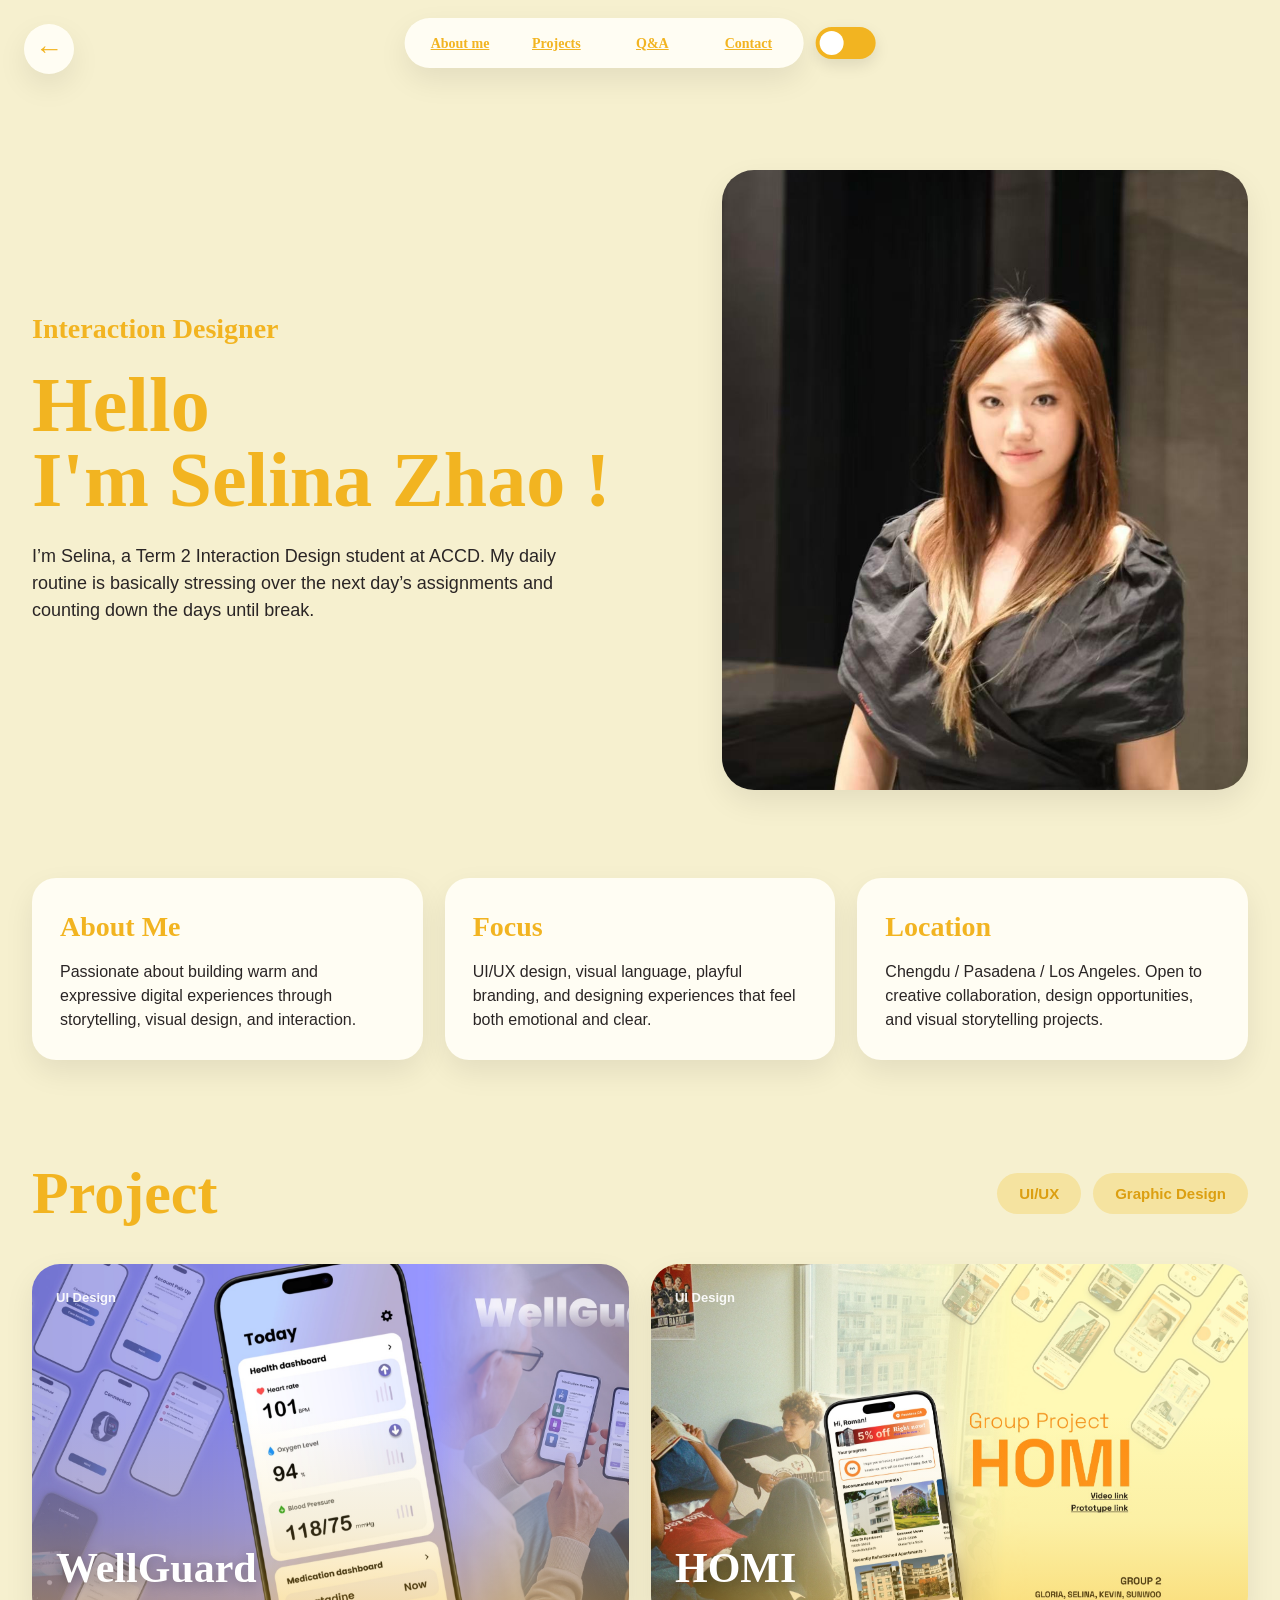
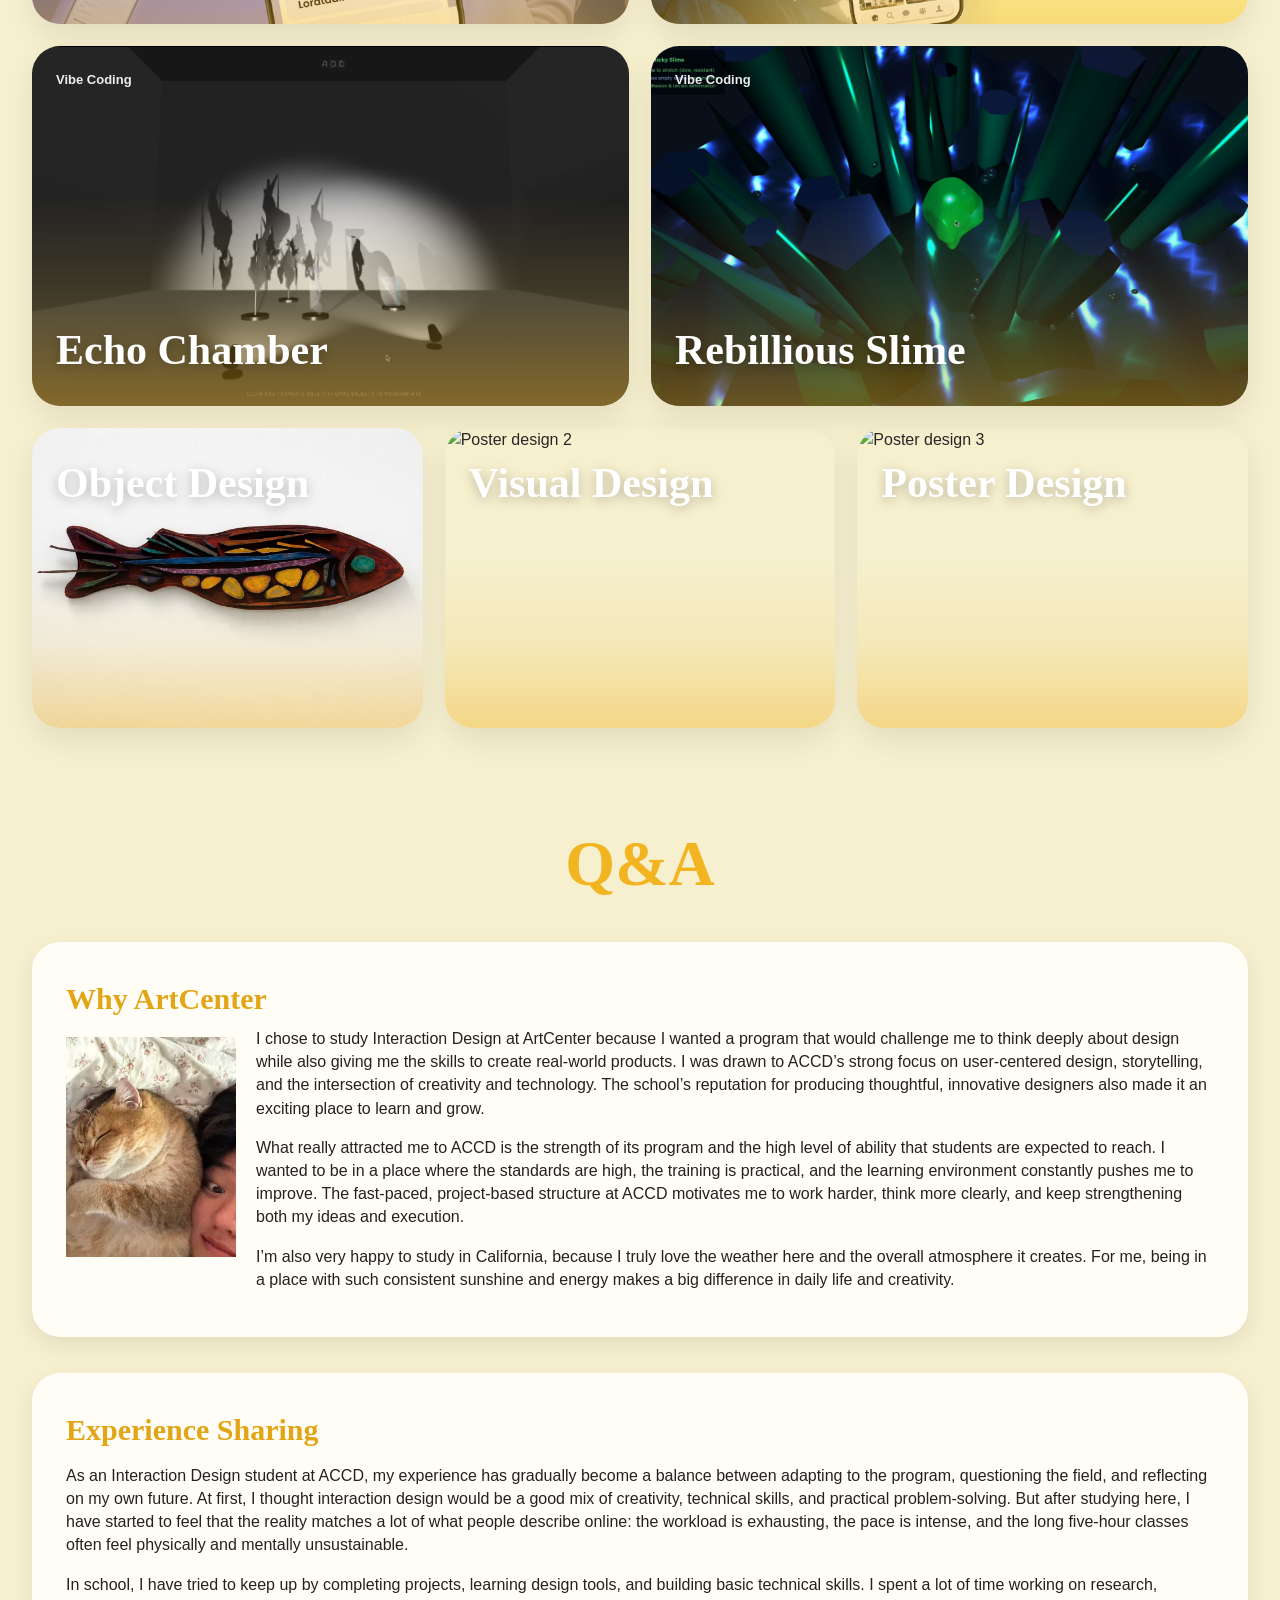
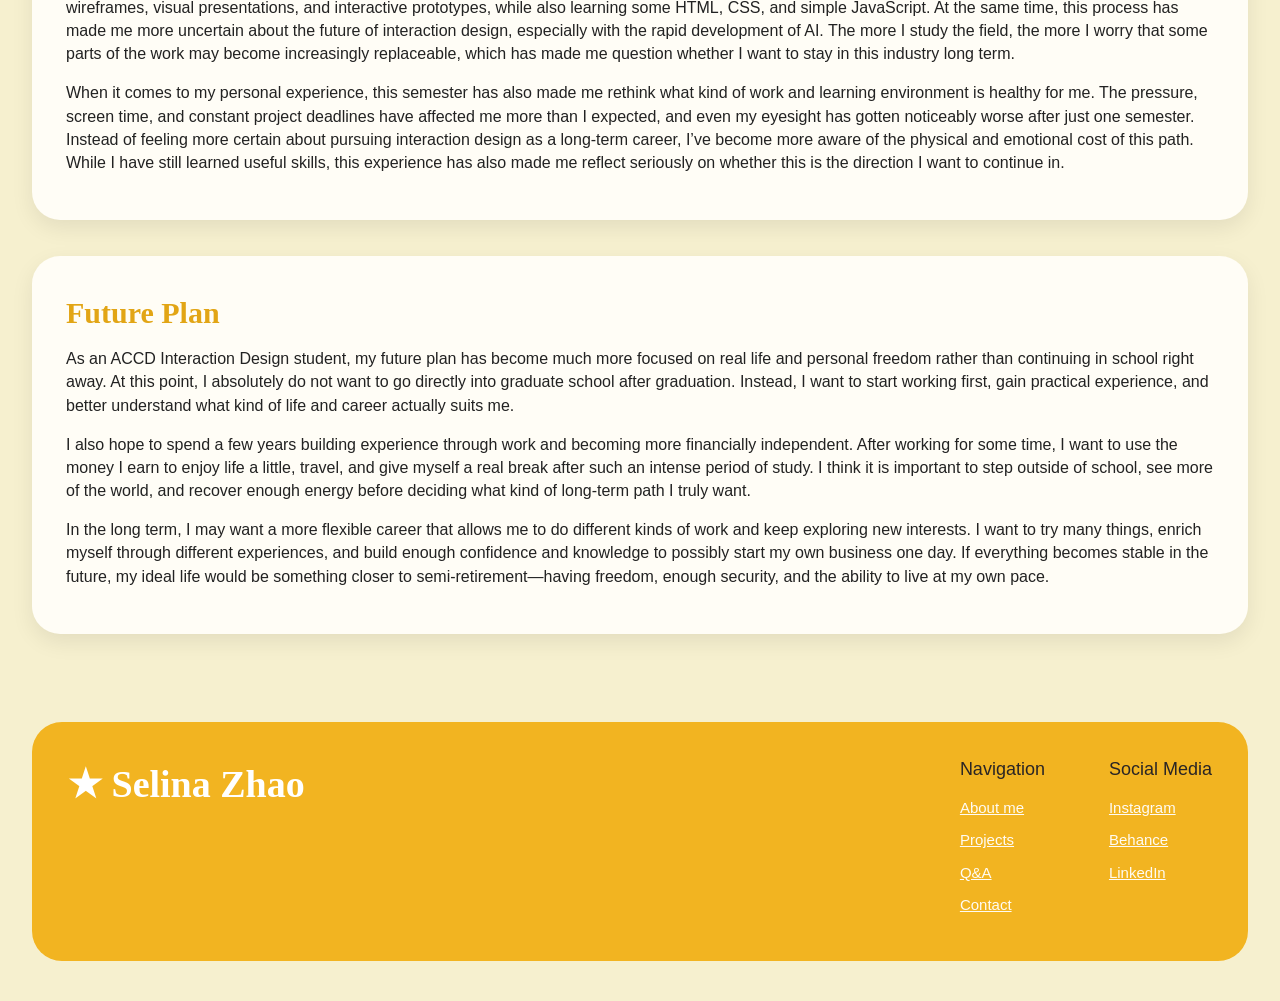
==== selina.html @ ead269ce "add new html and css files" ====
<!DOCTYPE html>
<html lang="en">

<link rel="stylesheet" href="reset.css" />
<link rel="stylesheet" href="style.css" />
<head>
  <meta charset="UTF-8" />
  <meta name="viewport" content="width=device-width, initial-scale=1.0" />
  <title>Selina Zhao Portfolio</title>
  <link rel="stylesheet" href="reset.css" />
  <link rel="stylesheet" href="selina-style.css" />
</head>
<body>
  <div class="site-wrapper">
<a href="index.html" class="back-home" aria-label="Back to character select" style="position: fixed; top: 24px; left: 24px; z-index: 10000;">←</a>
    <header class="header">
      <button class="menu-toggle" id="menuToggle" aria-label="Open menu"
        onclick="document.getElementById('siteNav').classList.toggle('open'); this.classList.toggle('active');">
        <span></span>
        <span></span>
      </button>
      

      <nav class="nav" id="siteNav">
        <a href="#about" class="nav-link">About me</a>
        <a href="#projects" class="nav-link">Projects</a>
        <a href="#qa" class="nav-link">Q&amp;A</a>
        <a href="#footer" class="nav-link">Contact</a>
      </nav>

      <label class="theme-toggle" for="themeCheckbox" aria-label="Toggle dark mode">
        <input type="checkbox" id="themeCheckbox" />
        <span class="theme-slider"></span>
      </label>
    </header>

    <main>
      <section class="hero section" id="about">
        <div class="hero-left">
          <p class="hero-tag serif-title">Interaction Designer</p>
          <h1 class="hero-title serif-title">Hello<br />I'm Selina Zhao !</h1>
          <p class="hero-intro">
            I’m Selina, a Term 2 Interaction Design student at ACCD. 
            My daily routine is basically stressing over the next day’s assignments 
            and counting down the days until break.
          </p>
        </div>

        <div class="hero-right">
          <div class="hero-photo-card js-slideshow">
            <img class="hero-img active" src="selina1.jpg" alt="Selina photo 1" />
            <img class="hero-img" src="selina2.jpg" alt="Selina photo 2" />
            <img class="hero-img" src="selina3.jpg" alt="Selina photo 3" />
          </div>
        </div>
      </section>

      <section class="section about-strip">
        <div class="info-card">
          <h3 class="serif-title">About Me</h3>
          <p>
            Passionate about building warm and expressive digital experiences
            through storytelling, visual design, and interaction.
          </p>
        </div>

        <div class="info-card">
          <h3 class="serif-title">Focus</h3>
          <p>
            UI/UX design, visual language, playful branding, and designing
            experiences that feel both emotional and clear.
          </p>
        </div>

        <div class="info-card">
          <h3 class="serif-title">Location</h3>
          <p>
            Chengdu / Pasadena / Los Angeles. Open to creative collaboration,
            design opportunities, and visual storytelling projects.
          </p>
        </div>
      </section>

      <section class="section projects-section" id="projects">
        <div class="section-head">
          <h2 class="section-title serif-title">Project</h2>

          <div class="filter-group">
            <button class="filter-btn">UI/UX</button>
            <button class="filter-btn">Graphic Design</button>
          </div>
        </div>

        <div class="projects-grid">
          <article class="project-card large-card">
            <img src="project1.jpg" alt="WellGuard project" />

            <div class="project-overlay">
              <span class="project-label">UI Design</span>
              <h3 class="project-name serif-title">WellGuard</h3>
            </div>

            <div class="project-hover-content">
              <span class="project-label">UI Design</span>
              <h3 class="project-name serif-title">WellGuard</h3>
              <p class="project-description">
                The app combines health monitoring, medication reminders,
                 and emergency alerts to support daily care and emergencies.
                <br /><br />
                It turns wearable data into clear alerts, 
                so caregivers are notified only when necessary.
                 The system focuses on timely support, helping care receivers stay safe and independent.
              </p>
            </div>
          </article>

          <article class="project-card large-card">
            <img src="Project2.jpg" alt="Friends Battle project" />

            <div class="project-overlay">
              <span class="project-label">UI Design</span>
              <h3 class="project-name serif-title">HOMI</h3>
            </div>

            <div class="project-hover-content">
              <span class="project-label">UI Design</span>
              <h3 class="project-name serif-title">HOMI</h3>
              <h4 class="project-subtitle">Chinese hand writing</h4>
              <p class="project-description">
                Oratouch is an interactive Chinese learning app that helps users
                learn vocabulary and practice handwriting in a fun way. It combines
                translation, visualized character meanings, and a personalized word
                bank to support language learning.
              </p>
            </div>
          </article>

<article class="project-card large-card">
  <img src="Project4.png" alt="Project 3" />

  <div class="project-overlay">
    <span class="project-label">Vibe Coding</span>
    <h3 class="project-name serif-title">Echo Chamber</h3>
  </div>

  <div class="project-hover-content">
    <span class="project-label">Vibe Coding</span>
    <h3 class="project-name serif-title">Echo Chamber</h3>
    <p class="project-description">
      Echo Chamber is a mobile app designed to help users break out of their
      social media bubbles and explore diverse perspectives. The app uses
      algorithms to curate content from a wide range of sources, encouraging
      users to engage with different viewpoints and fostering more open-minded
      discussions.
    </p>
  </div>
</article>

<article class="project-card large-card">
  <img src="project5.png" alt="Project 4" />

  <div class="project-overlay">
    <span class="project-label">Vibe Coding</span>
    <h3 class="project-name serif-title">Rebillious Slime</h3>
  </div>

  <div class="project-hover-content">
    <span class="project-label">Vibe Coding</span>
    <h3 class="project-name serif-title">Rebillious Slime</h3>
    <p class="project-description">
      This project is an experimental interactive character built through vibe coding. 
      I designed a rebellious slime that resists the user’s control: when dragged in one direction,
     it moves the opposite way, making the interaction intentionally difficult. Through this behavior, 
     the project explores personality, resistance, and a playful form of “intelligence” in digital creatures.
    </p>
  </div>
</article>

          <article class="project-card small-card">
            <img src="Project14.jpg" alt="Poster design 1" />
            <div class="project-overlay">
              <h3 class="project-name serif-title">Object Design</h3>
            </div>
          </article>

          <article class="project-card small-card">
            <img src="Project15.jpg" alt="Poster design 2" />
            <div class="project-overlay">
              <h3 class="project-name serif-title">Visual Design</h3>
          </article>

          <article class="project-card small-card">
            <img src="Project21.jpg" alt="Poster design 3" />
            <div class="project-overlay">
              <h3 class="project-name serif-title">Poster Design</h3>
          </article>
        </div>
      </section>

      <section class="section qa-content-section" id="qa">
        <div class="qa-content-head">
          <h2 class="qa-content-main-title serif-title">Q&amp;A</h2>
        </div>

        <div class="qa-content-stack">
          <article class="qa-box">
            <h3 class="qa-box-title serif-title">Why ArtCenter</h3>

            <div class="qa-box-layout">
              <div class="qa-box-image-wrap">
                <img src="selina-about.png" alt="Why ArtCenter photo" class="qa-box-image" />
              </div>

              <div class="qa-box-text">
                <p>
                  I chose to study Interaction Design at ArtCenter because I wanted a
                  program that would challenge me to think deeply about design while
                  also giving me the skills to create real-world products. I was
                  drawn to ACCD’s strong focus on user-centered design, storytelling,
                  and the intersection of creativity and technology. The school’s
                  reputation for producing thoughtful, innovative designers also made
                  it an exciting place to learn and grow.
                </p>

                <p>
                  What really attracted me to ACCD is the strength of its program and the high level of ability that students are expected to reach. 
                  I wanted to be in a place where the standards are high, the training is practical, 
                  and the learning environment constantly pushes me to improve. The fast-paced,
                   project-based structure at ACCD motivates me to work harder, think more clearly, 
                   and keep strengthening both my ideas and execution.
                </p>

                <p>
                  I’m also very happy to study in California, because I truly love the weather here and the overall atmosphere it creates. 
                  For me, being in a place with such consistent sunshine and energy makes a big difference in daily life and creativity. 
                </p>
              </div>
            </div>
          </article>

          <article class="qa-box">
            <h3 class="qa-box-title serif-title">Experience Sharing</h3>

            <div class="qa-box-text qa-box-text-full">
              <p>
                As an Interaction Design student at ACCD, my experience has gradually become a balance between adapting to the program, 
                questioning the field, and reflecting on my own future. At first, I thought interaction design would be a good mix of creativity, 
                technical skills, and practical problem-solving. But after studying here, I have started to feel that the reality matches a lot of what people describe online: the workload is exhausting, 
                the pace is intense, and the long five-hour classes often feel physically and mentally unsustainable.
              </p>

              <p>
                In school, I have tried to keep up by completing projects, learning design tools, and building basic technical skills. I spent a lot of time working on research, wireframes, visual presentations, and interactive prototypes, 
                while also learning some HTML, CSS, and simple JavaScript. At the same time, this process has made me more uncertain about the future of interaction design, especially with the rapid development of AI. The more I study the field,
                 the more I worry that some parts of the work may become increasingly replaceable, which has made me question whether I want to stay in this industry long term.
              </p>

              <p>
                When it comes to my personal experience, this semester has also made me rethink what kind of work and learning environment is healthy for me. The pressure, screen time, and constant project deadlines have affected me more than I expected, 
                and even my eyesight has gotten noticeably worse after just one semester. Instead of feeling more certain about pursuing interaction design as a long-term career, I’ve become more aware of the physical and emotional cost of this path. While I have still learned useful skills,
                 this experience has also made me reflect seriously on whether this is the direction I want to continue in.
              </p>
            </div>
          </article>

          <article class="qa-box">
            <h3 class="qa-box-title serif-title">Future Plan</h3>

            <div class="qa-box-text qa-box-text-full">
              <p>
                As an ACCD Interaction Design student, my future plan has become much more focused on real life and personal freedom rather than continuing in school right away. At this point, I absolutely do not want to go directly into graduate school after graduation. Instead, I want to start working first, gain practical experience, 
                and better understand what kind of life and career actually suits me.
              </p>

              <p>
                I also hope to spend a few years building experience through work and becoming more financially independent. After working for some time, I want to use the money I earn to enjoy life a little, travel, and give myself a real break after such an intense period of study. I think it is important to step outside of school, see more of the world, and recover enough energy before deciding what kind of long-term path I truly want.
              </p>

              <p>
                In the long term, I may want a more flexible career that allows me to do different kinds of work and keep exploring new interests. I want to try many things, enrich myself through different experiences, and build enough confidence and knowledge to possibly start my own business one day. If everything becomes stable in the future, my ideal life would be something closer to semi-retirement—having freedom, enough security, and the ability to live at my own pace.
              </p>
            </div>
          </article>
        </div>
      </section>
    </main>

    <footer class="footer" id="footer">
      <div class="footer-brand serif-title">★ Selina Zhao</div>

      <div class="footer-links">
        <div class="footer-col">
          <h4>Navigation</h4>
          <a href="#about">About me</a>
          <a href="#projects">Projects</a>
          <a href="#qa">Q&amp;A</a>
          <a href="#footer">Contact</a>
        </div>

        <div class="footer-col">
          <h4>Social Media</h4>
          <a href="#">Instagram</a>
          <a href="#">Behance</a>
          <a href="#">LinkedIn</a>
        </div>
      </div>
    </footer>
  </div>

  <script src="script.js"></script>
</body>
</html>
---- style.css ----
:root {
  --bg: #f9f0f1;
  --surface: #fff7f7;
  --primary: #f47e87;
  --primary-dark: #eb6d77;
  --soft-pink: #f6cfd3;
  --soft-pink-2: #f3dfe1;
  --text: #2a2525;
  --white: #ffffff;
  --shadow: 0 12px 30px rgba(0, 0, 0, 0.08);
  --border-radius: 24px;
  --max-width: 1280px;
}

body:has(#themeCheckbox:checked) {
  --bg: #1b1819;
  --surface: #272122;
  --primary: #f1b8c8;
  --primary-dark: #d98fa0;
  --soft-pink: #4b373a;
  --soft-pink-2: #3b2d2f;
  --text: #f8eeee;
  --white: #ffffff;
  --shadow: 0 12px 30px rgba(0, 0, 0, 0.25);
}

body {
  font-family: Arial, Helvetica, sans-serif;
  background: var(--bg);
  color: var(--text);
  line-height: 1.5;
  transition: background 0.35s ease, color 0.35s ease;
}

.back-home {
  width: 50px;
  height: 50px;
  border-radius: 999px;
  background: var(--surface);
  color: var(--primary);
  display: inline-flex;
  align-items: center;
  justify-content: center;
  font-size: 28px;
  font-weight: 700;
  text-decoration: none;
  box-shadow: var(--shadow);
  transition: transform 0.25s ease, background 0.25s ease, color 0.25s ease;
}

.back-home:hover {
  transform: translateY(-2px);
  background: var(--primary);
  color: var(--white);
}

.nav {
  background: var(--surface);
  border-radius: 999px;
  padding: 6px 10px;
  display: inline-flex;
  align-items: center;
  justify-content: center;
  gap: 6px;
  height: 50px;
  box-shadow: var(--shadow);
}

.theme-toggle {
  position: relative;
  width: 60px;
  height: 32px;
  display: inline-block;
  flex-shrink: 0;
  cursor: pointer;
  align-self: center;
}

.theme-toggle input {
  position: absolute;
  opacity: 0;
  pointer-events: none;
}

.theme-slider {
  position: absolute;
  inset: 0;
  background: var(--primary);
  border-radius: 999px;
  box-shadow: 0 6px 16px rgba(0, 0, 0, 0.1);
  transition: background 0.25s ease;
}

.theme-slider::before {
  content: "";
  position: absolute;
  width: 24px;
  height: 24px;
  left: 4px;
  top: 4px;
  border-radius: 50%;
  background: #ffffff;
  transition: transform 0.25s ease;
}

.theme-toggle input:checked + .theme-slider::before {
  transform: translateX(28px);
}

.nav-link,
.section-title,
.serif-title,
.hero-tag,
.hero-title {
  color: var(--primary);
}

.hero-intro,
.info-card p,
.project-description,
.footer a,
.footer h4 {
  color: var(--text);
}


img {
  width: 100%;
  height: 100%;
  object-fit: cover;
}

.site-wrapper {
  max-width: var(--max-width);
  margin: 0 auto;
  padding: 170px 32px 40px;
}

.section {
  margin-bottom: 88px;
}

.serif-title {
  font-family: Georgia, "Times New Roman", serif;
  color: var(--primary);
  font-weight: 700;
}


.header {
  position: fixed;
  top: 18px;
  left: 50%;
  transform: translateX(-50%);
  width: auto;
  z-index: 9999;
  display: flex;
  justify-content: center;
  gap: 12px;
}

.logo {
  font-size: 34px;
  white-space: nowrap;
}


.nav-link {
  display: inline-flex;
  align-items: center;
  justify-content: center;
  min-width: 90px;
  height: 38px;
  padding: 0 16px;
  border-radius: 999px;
  color: var(--primary);
  font-size: 14px;
  font-weight: 700;
  font-family: Georgia, "Times New Roman", serif;
  transition: 0.25s;
}


.nav-link {
  display: inline-flex;
  align-items: center;
  justify-content: center;
  min-width: 90px;
  height: 38px;
  padding: 0 16px;
  border-radius: 999px;
  color: var(--primary);
  font-size: 14px;
  font-weight: 700;
  font-family: Georgia, "Times New Roman", serif;
  transition: 0.25s;
}

.nav-link:hover {
  background: var(--primary);
  color: var(--white);
}

.nav-link.active {
  background: var(--primary);
  color: var(--white);
}

.hero {
  display: grid;
  grid-template-columns: 1.1fr 0.9fr;
  gap: 48px;
  align-items: center;
}

.hero-tag {
  font-size: 28px;
  margin-bottom: 18px;
}

.hero-title {
  font-size: 78px;
  line-height: 0.95;
  margin-bottom: 26px;
}

.hero-photo-card {
  position: relative;
  overflow: hidden;
}

.hero-img {
  position: absolute;
  inset: 0;
  width: 100%;
  height: 100%;
  object-fit: cover;

  opacity: 0;
  transition: opacity 0.8s ease;
}

.hero-img.active {
  opacity: 1;
}

.hero-intro {
  max-width: 560px;
  font-size: 18px;
  margin-bottom: 28px;
}

.btn,
.show-more-btn,
button {
  background: var(--primary);
  color: var(--white);
  border: none;
  transition: background 0.3s ease, color 0.3s ease, transform 0.2s ease;
}
.btn:hover,
.show-more-btn:hover,
button:hover {
  background: var(--primary-dark);
}

.hero-photo-card {
  position: relative;  
  height: 620px;
  overflow: hidden;
  border-radius: 32px;
}

.hero-img {
  position: absolute;   
  top: 0;
  left: 0;
  width: 100%;
  height: 100%;
  object-fit: cover;

  opacity: 0;
  transition: opacity 0.8s ease;
}

.hero-img.active {
  opacity: 1;
}

.primary-btn {
  background: var(--soft-pink);
  color: var(--primary-dark);
  padding: 16px 34px;
  border-radius: 999px;
  font-size: 16px;
  font-weight: 700;
  transition: 0.25s;

   border: none;
}

.primary-btn:hover {
  transform: translateY(-2px);
}

.hero-photo-card {
  height: 620px;
  border-radius: 32px;
  overflow: hidden;
  box-shadow: var(--shadow);
}


.about-strip {
  display: grid;
  grid-template-columns: repeat(3, 1fr);
  gap: 22px;
}

.info-card {
  background: var(--surface);
  border-radius: var(--border-radius);
  padding: 28px;
  box-shadow: var(--shadow);
  transition: all 0.3s ease;
}

.info-card:hover {
  transform: translateY(-8px);
  box-shadow: 0 16px 40px rgba(0, 0, 0, 0.12);
}

.info-card h3 {
  font-size: 28px;
  margin-bottom: 12px;
}

.info-card p {
  font-size: 16px;
}


.section-head {
  display: flex;
  justify-content: space-between;
  align-items: center;
  gap: 24px;
  margin-bottom: 26px;
}

.section-title {
  font-size: 60px;
}

.filter-group {
  display: flex;
  gap: 12px;
  flex-wrap: wrap;
}

.filter-btn {
  background: var(--soft-pink-2);
  color: var(--primary-dark);
  padding: 12px 22px;
  border-radius: 999px;
  font-size: 15px;
  font-weight: 700;
  border: none;
}

.filter-btn.active,
.filter-btn:hover {
  background: var(--primary);
  color: var(--white);
}


.projects-grid {
  display: grid;
  grid-template-columns: repeat(12, 1fr);
  gap: 22px;
}

.project-card {
  position: relative;
  overflow: hidden;
  border-radius: 28px;
  box-shadow: var(--shadow);

}


.project-card::after {
  content: "";
  position: absolute;
  inset: 0;
  z-index: 1;
  background: linear-gradient(
    to top,
    rgba(237, 181, 188, 0.572) 0%,
    rgba(219, 165, 171, 0.241) 28%,
    rgba(255, 210, 215, 0) 58%
  );
  pointer-events: none;
}

.qa-card::after {
  content: "";
  position: absolute;
  inset: 0;
  z-index: 1;
  background: linear-gradient(
    to top,
    rgba(0, 0, 0, 0.34),
    rgba(0, 0, 0, 0.05)
  );
  pointer-events: none;
}

.large-card {
  grid-column: span 6;
  height: 360px;
}

.small-card {
  grid-column: span 4;
  height: 300px;
}

.project-overlay {
  position: absolute;
  inset: 0;
  z-index: 2;
  padding: 24px;
  display: flex;
  flex-direction: column;
  justify-content: space-between;
}

.project-label {
  font-size: 13px;
  color: rgba(255, 255, 255, 0.92);
  font-weight: 700;
}

.project-name {
  font-size: 42px;
  color: var(--white);
  text-shadow: 0 3px 12px rgba(0, 0, 0, 0.25);
}

.poster-caption {
  margin-top: 18px;
  font-size: 34px;
  text-align: left;
}


.qa-grid {
  display: grid;
  grid-template-columns: repeat(3, 1fr);
  gap: 22px;
}

.qa-card {
  position: relative;
  height: 360px;
  overflow: hidden;
  border-radius: 28px;
  box-shadow: var(--shadow);
}

.project-card {
  position: relative;
  overflow: hidden;
}

.project-hover-content {
  position: absolute;
  inset: 0;
  z-index: 3;
  padding: 28px 34px;
  display: flex;
  flex-direction: column;
  justify-content: flex-start;
  color: white;

  background: linear-gradient(
    to top,
    rgba(235, 170, 175, 0.62) 0%,
    rgba(80, 70, 70, 0.45) 45%,
    rgba(35, 35, 35, 0.38) 100%
  );

  opacity: 0;
  transition: opacity 0.35s ease;
  pointer-events: none;
}

.project-card:hover .project-hover-content {
  opacity: 1;
}

.project-card:hover .project-overlay {
  opacity: 0;
  transition: opacity 0.25s ease;
}

.project-hover-content .project-label {
  font-size: 14px;
  color: rgba(255, 255, 255, 0.82);
  margin-bottom: 10px;
}

.project-hover-content .project-name {
  font-size: 34px;
  color: white;
  margin-bottom: 8px;
}

.project-subtitle {
  font-size: 18px;
  font-weight: 700;
  color: white;
  margin-bottom: 18px;
}

.project-description {
  max-width: 88%;
  font-size: 16px;
  line-height: 1.35;
  color: rgba(255, 255, 255, 0.95);
}

.qa-overlay {
  position: absolute;
  inset: 0;
  z-index: 2;
  padding: 22px;
  display: flex;
  flex-direction: column;
  justify-content: space-between;
  color: var(--white);
}

.qa-top {
  display: flex;
  justify-content: space-between;
  align-items: center;
}

.qa-pill {
  background: rgba(255, 255, 255, 0.88);
  color: #333;
  font-size: 12px;
  padding: 7px 12px;
  border-radius: 999px;
  font-weight: 700;
}

.qa-arrow {
  width: 32px;
  height: 32px;
  border-radius: 50%;
  background: rgba(255, 255, 255, 0.9);
  color: #333;
  display: flex;
  align-items: center;
  justify-content: center;
  font-size: 18px;
  font-weight: 700;
}

.qa-link-card {
  display: block;
}
.qa-title {
  font-size: 42px;
  line-height: 0.98;
  color: var(--white);
}


.footer {
  background: var(--primary);
  color: var(--white);
  border-radius: 30px;
  padding: 34px 36px;
  display: flex;
  justify-content: space-between;
  align-items: flex-start;
  gap: 32px;
}

.footer-brand {
  font-size: 38px;
  color: var(--white);
}

.footer-links {
  display: flex;
  gap: 64px;
}

.footer-col h4 {
  font-size: 18px;
  margin-bottom: 14px;
}

.footer-col a {
  display: block;
  margin-bottom: 10px;
  font-size: 15px;
  color: rgba(255, 255, 255, 0.95);
}


@media (max-width: 1100px) {
  .hero {
    grid-template-columns: 1fr;
  }

  .hero-photo-card {
    height: 500px;
  }

  .about-strip {
    grid-template-columns: 1fr;
  }

  .section-head {
    flex-direction: column;
    align-items: flex-start;
  }

  .large-card {
    grid-column: span 12;
  }

  .small-card {
    grid-column: span 4;
  }

  .qa-grid {
    grid-template-columns: 1fr;
  }

  .footer {
    flex-direction: column;
  }
}

@media (max-width: 760px) {
  .header {
    position: relative !important;
    display: block !important;
    margin-bottom: 20px !important;
  }

  #menuToggle {
    display: block !important;
    position: absolute !important;
    top: 6px !important;
    right: 0 !important;
    z-index: 100000 !important;
  }

  #siteNav {
    display: none !important;
  }

  #siteNav.open {
  display: flex !important;
  position: relative !important;
  top: auto !important;
  left: auto !important;
  right: auto !important;
  width: 100% !important;
  flex-direction: column !important;
  gap: 10px !important;
  padding-top: 16px !important;
  background: transparent !important;
  box-shadow: none !important;
  z-index: auto !important;
}

  #siteNav.open .nav-link {
    display: block !important;
    width: 100% !important;
    text-align: center !important;
    font-size: 18px !important;
    line-height: 1.2 !important;
    padding: 14px 16px !important;
    border-radius: 999px !important;
    background: var(--soft-pink) !important;
    color: var(--primary) !important;
  }

  .theme-toggle {
    position: relative !important;
    display: block !important;
    margin: 14px 0 0 auto !important;
    right: auto !important;
    top: auto !important;
    z-index: auto !important;
  }
}



 body:has(#themeCheckbox:checked) {
  background: var(--bg);
  color: var(--text);
}

body:has(#themeCheckbox:checked) {
  background: var(--surface);
  box-shadow: var(--shadow);
}

 body:has(#themeCheckbox:checked) .info-card {
  background: var(--surface);
  color: var(--text);
}

 body:has(#themeCheckbox:checked) .footer {
  background: var(--primary);
  color: var(--white);
}

body:has(#themeCheckbox:checked) .nav-link,
body:has(#themeCheckbox:checked) .section-title,
body:has(#themeCheckbox:checked) .serif-title,
body:has(#themeCheckbox:checked) .hero-tag,
body:has(#themeCheckbox:checked) .hero-title {
  color: var(--primary);
}
body:has(#themeCheckbox:checked) .hero-intro,
body:has(#themeCheckbox:checked) .info-card p,
body:has(#themeCheckbox:checked) .project-description,
body:has(#themeCheckbox:checked) .footer a,
body:has(#themeCheckbox:checked) .footer h4 {
  color: var(--text);
}

body:has(#themeCheckbox:checked) .project-card {
  box-shadow: var(--shadow);
}

body:has(#themeCheckbox:checked)  .qa-card {
  box-shadow: var(--shadow);
}

body:has(#themeCheckbox:checked)  .hero-photo-card {
  box-shadow: var(--shadow);
}
.menu-toggle {
  display: none;
  width: 44px;
  height: 44px;
  border: none;
  background: transparent;
  cursor: pointer;
  padding: 0;
  z-index: 1002;
}

.menu-toggle span {
  display: block;
  width: 28px;
  height: 3px;
  margin: 5px auto;
  border-radius: 999px;
  background: var(--primary);
  transition: transform 0.3s ease, opacity 0.3s ease;
}

.menu-toggle.active span:nth-child(1) {
  transform: translateY(8px) rotate(45deg);
}

.menu-toggle.active span:nth-child(2) {
  opacity: 0;
}

.menu-toggle.active span:nth-child(3) {
  transform: translateY(-8px) rotate(-45deg);
}

@media (max-width: 760px) {
  .header {
    position: relative;
    display: flex;
    align-items: flex-start;
    justify-content: space-between;
    gap: 12px;
  }

  .menu-toggle {
    display: block;
    order: 2;
    position: absolute;
    top: 0px;
    right: 0;
  }

  .nav {
    display: none;
    width: 100%;
    flex-direction: column;
    gap: 12px;
    background: transparent;
    box-shadow: none;
    padding: 56px 0 0;
  }

  .nav.open {
    display: flex;
  }

  .nav-link {
    width: 100%;
    display: block;
    text-align: center;
    background: var(--soft-pink);
    color: var(--primary);
    font-family: Georgia, "Times New Roman", serif;
    font-size: 24px;
    font-weight: 700;
    padding: 18px 20px;
    border-radius: 999px;
  }

  .nav-link.active,
  .nav-link:hover {
    background: var(--primary);
    color: var(--white);
  }

  .theme-toggle {
    position: absolute;
    right: 18px;
    top: 320px;
    z-index: 1001;
  }
}

@media (min-width: 761px) {
  .menu-toggle {
    display: none;
  }

  .nav {
    display: inline-flex !important;
  }
}

@media (max-width: 760px) {
  .header {
    position: relative !important;
  }

  .menu-toggle {
    display: block !important;
    position: absolute !important;
    top: 6px !important;
    right: 0 !important;
    z-index: 10003 !important;
  }

  .nav {
    display: none !important;
    position: absolute !important;
    top: 56px !important;
    left: 0 !important;
    right: 0 !important;
    width: 100% !important;
    flex-direction: column !important;
    gap: 12px !important;
    padding: 0 !important;
    background: transparent !important;
    box-shadow: none !important;
    z-index: 10002 !important;
  }

  .nav.open {
    display: flex !important;
  }

  .nav-link {
    width: 100% !important;
    display: block !important;
    text-align: center !important;
    font-size: 24px !important;
    padding: 18px 20px !important;
    border-radius: 999px !important;
  }

  .theme-toggle {
    position: absolute !important;
    right: 18px !important;
    top: 300px !important;
    z-index: 10003 !important;
  }
}
@media (max-width: 760px) {
  #menuToggle {
    display: block !important;
    position: absolute !important;
    top: 6px !important;
    right: 0 !important;
    z-index: 10010 !important;
  }

  #siteNav {
    display: none !important;
  }

  #siteNav.open {
    display: flex !important;
    position: absolute !important;
    top: 56px !important;
    left: 0 !important;
    right: 0 !important;
    width: 100% !important;
    flex-direction: column !important;
    gap: 12px !important;
    padding: 0 !important;
    background: transparent !important;
    box-shadow: none !important;
    z-index: 10009 !important;
  }

  #siteNav.open .nav-link {
    display: block !important;
    width: 100% !important;
    text-align: center !important;
    font-size: 24px !important;
    padding: 18px 20px !important;
    border-radius: 999px !important;
    background: var(--soft-pink) !important;
    color: var(--primary) !important;
  }
}

.qa-content-section {
  margin-top: 20px;
}

.qa-content-head {
  display: flex;
  justify-content: center;
  margin-bottom: 30px;
}

.qa-content-main-title {
  font-size: 64px;
  color: var(--primary);
}

.qa-content-stack {
  display: flex;
  flex-direction: column;
  gap: 36px;
}

.qa-box {
  background: #ffffff;
  border-radius: 28px;
  padding: 34px 34px 60px;
  box-shadow: 0 8px 22px rgba(0, 0, 0, 0.08);
}

.qa-box-title {
  font-size: 30px;
  color: #f4a3b0;
  margin-bottom: 22px;
}

.qa-box-layout {
  display: grid;
  grid-template-columns: 170px 1fr;
  gap: 20px;
  align-items: start;
  margin-top: -6px;
}

.qa-box-image-wrap {
  width: 170px;
  height: 220px;
  overflow: hidden;
  flex-shrink: 0;
}

.qa-box-image {
  width: 100%;
  height: 100%;
  object-fit: cover;
  display: block;
  border-radius: 0;
}

.qa-box-text {
  font-size: 16px;
  line-height: 1.45;
  color: #222;
}

.qa-box-text {
  font-size: 16px;
  line-height: 1.45;
  color: #222;
  margin-top: -10px;
}

.qa-box-text p {
  margin-bottom: 16px;
}

.qa-box-text p:last-child {
  margin-bottom: 0;
}

.qa-box-text-full {
  max-width: 100%;
}

@media (max-width: 900px) {
  .qa-content-main-title {
    font-size: 46px;
  }

  .qa-box {
    padding: 24px 20px;
  }

  .qa-box-title {
    font-size: 26px;
  }

  .qa-box-layout {
    grid-template-columns: 1fr;
  }

  .qa-box-image-wrap {
    width: 100%;
    max-width: 220px;
    height: 280px;
  }

  .qa-box-text {
    font-size: 15px;
  }
}

.qa-box {
  background: #ffffff;
  border-radius: 28px;
  padding: 34px 34px 46px;
  box-shadow: 0 8px 22px rgba(0, 0, 0, 0.08);
  transition: transform 0.3s ease, box-shadow 0.3s ease;
}

.qa-box:hover {
  transform: translateY(-6px);
  box-shadow: 0 16px 32px rgba(0, 0, 0, 0.12);
}

@media (max-width: 760px) {
  .header {
    padding-top: 200px !important;
  }

  .nav {
    max-width: 250px !important;
    gap: 10px !important;
  }

  .nav-link {
    height: 42px !important;
    font-size: 16px !important;
    padding: 0 16px !important;
  }
}
@media (max-width: 760px) {
  .nav {
    max-width: 250px !important;
    gap: 10px !important;
  }

  .nav-link {
    height: 42px !important;
    font-size: 16px !important;
    padding: 0 16px !important;
  }
}
---- selina-style.css ----
:root {
  --bg: #f6f0cf;
  --surface: #fffdf3;
  --primary: #f2b421;
  --primary-dark: #dc9f11;
  --soft-yellow: #f8e7a8;
  --soft-yellow-2: #f5e3a0;
  --text: #2a2525;
  --white: #ffffff;
  --shadow: 0 12px 30px rgba(0, 0, 0, 0.08);
  --border-radius: 24px;
  --max-width: 1280px;
}

body:has(#themeCheckbox:checked) {
  --bg: #17140a;
  --surface: #221d0e;
  --primary: #ffe36b;
  --primary-dark: #f5d74f;
  --soft-yellow: #4d4218;
  --soft-yellow-2: #3c3313;
  --text: #fff9e7;
  --white: #ffffff;
  --shadow: 0 12px 30px rgba(0, 0, 0, 0.25);
}

.filter-btn {
  background: var(--soft-yellow-2);
  color: var(--primary-dark);
  padding: 12px 22px;
  border-radius: 999px;
  font-size: 15px;
  font-weight: 700;
  border: none;
}

.back-home {
  width: 50px;
  height: 50px;
  border-radius: 999px;
  background: var(--surface);
  color: var(--primary);
  display: inline-flex;
  align-items: center;
  justify-content: center;
  font-size: 28px;
  font-weight: 700;
  text-decoration: none;
  box-shadow: var(--shadow);
  transition: transform 0.25s ease, background 0.25s ease, color 0.25s ease;
}

.back-home:hover {
  transform: translateY(-2px);
  background: var(--primary);
  color: var(--white);
}

.primary-btn {
  background: var(--soft-yellow);
  color: var(--primary-dark);
  padding: 16px 34px;
  border-radius: 999px;
  font-size: 16px;
  font-weight: 700;
  transition: 0.25s;
  border: none;
}

.project-card::after {
  background: linear-gradient(
    to top,
    rgba(242, 180, 33, 0.42) 0%,
    rgba(237, 199, 90, 0.18) 28%,
    rgba(255, 231, 145, 0) 58%
  );
}

.project-hover-content {
  background: linear-gradient(
    to top,
    rgba(214, 170, 58, 0.65) 0%,
    rgba(80, 70, 40, 0.45) 45%,
    rgba(35, 35, 20, 0.38) 100%
  );
}

.qa-box {
  background: #fffdf6;
}

.qa-box-title {
  color: #e2a515;
}

.qa-content-main-title {
  color: var(--primary);
}

body:has(#themeCheckbox:checked) .qa-box {
  background: var(--surface);
}

body:has(#themeCheckbox:checked) .qa-box-title {
  color: var(--primary);
}

@media (max-width: 760px) {
  .header {
    padding-top: 200px !important;
  }

  .nav {
    max-width: 250px !important;
    gap: 10px !important;
  }

  .nav-link {
    height: 42px !important;
    font-size: 16px !important;
    padding: 0 16px !important;
  }
}
@media (max-width: 760px) {
  .nav {
    max-width: 250px !important;
    gap: 10px !important;
  }

  .nav-link {
    height: 42px !important;
    font-size: 16px !important;
    padding: 0 16px !important;
  }
}
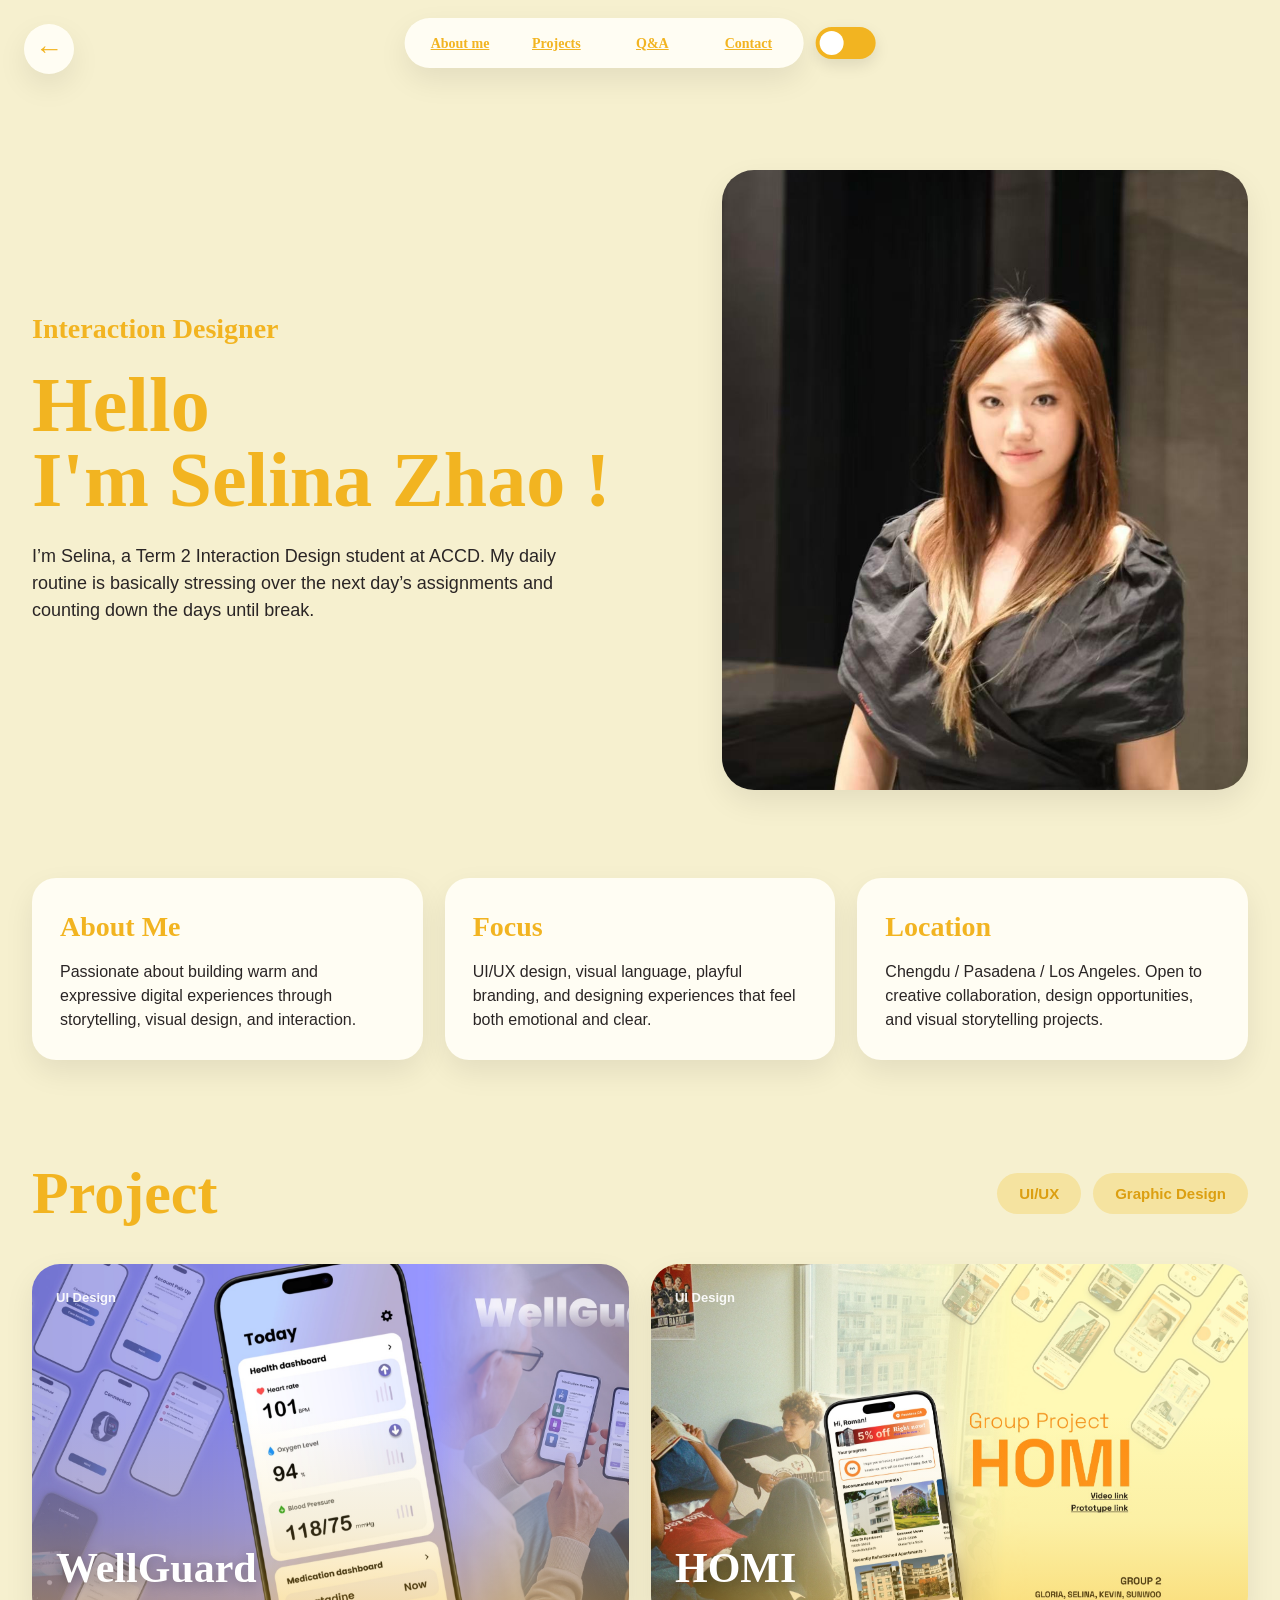
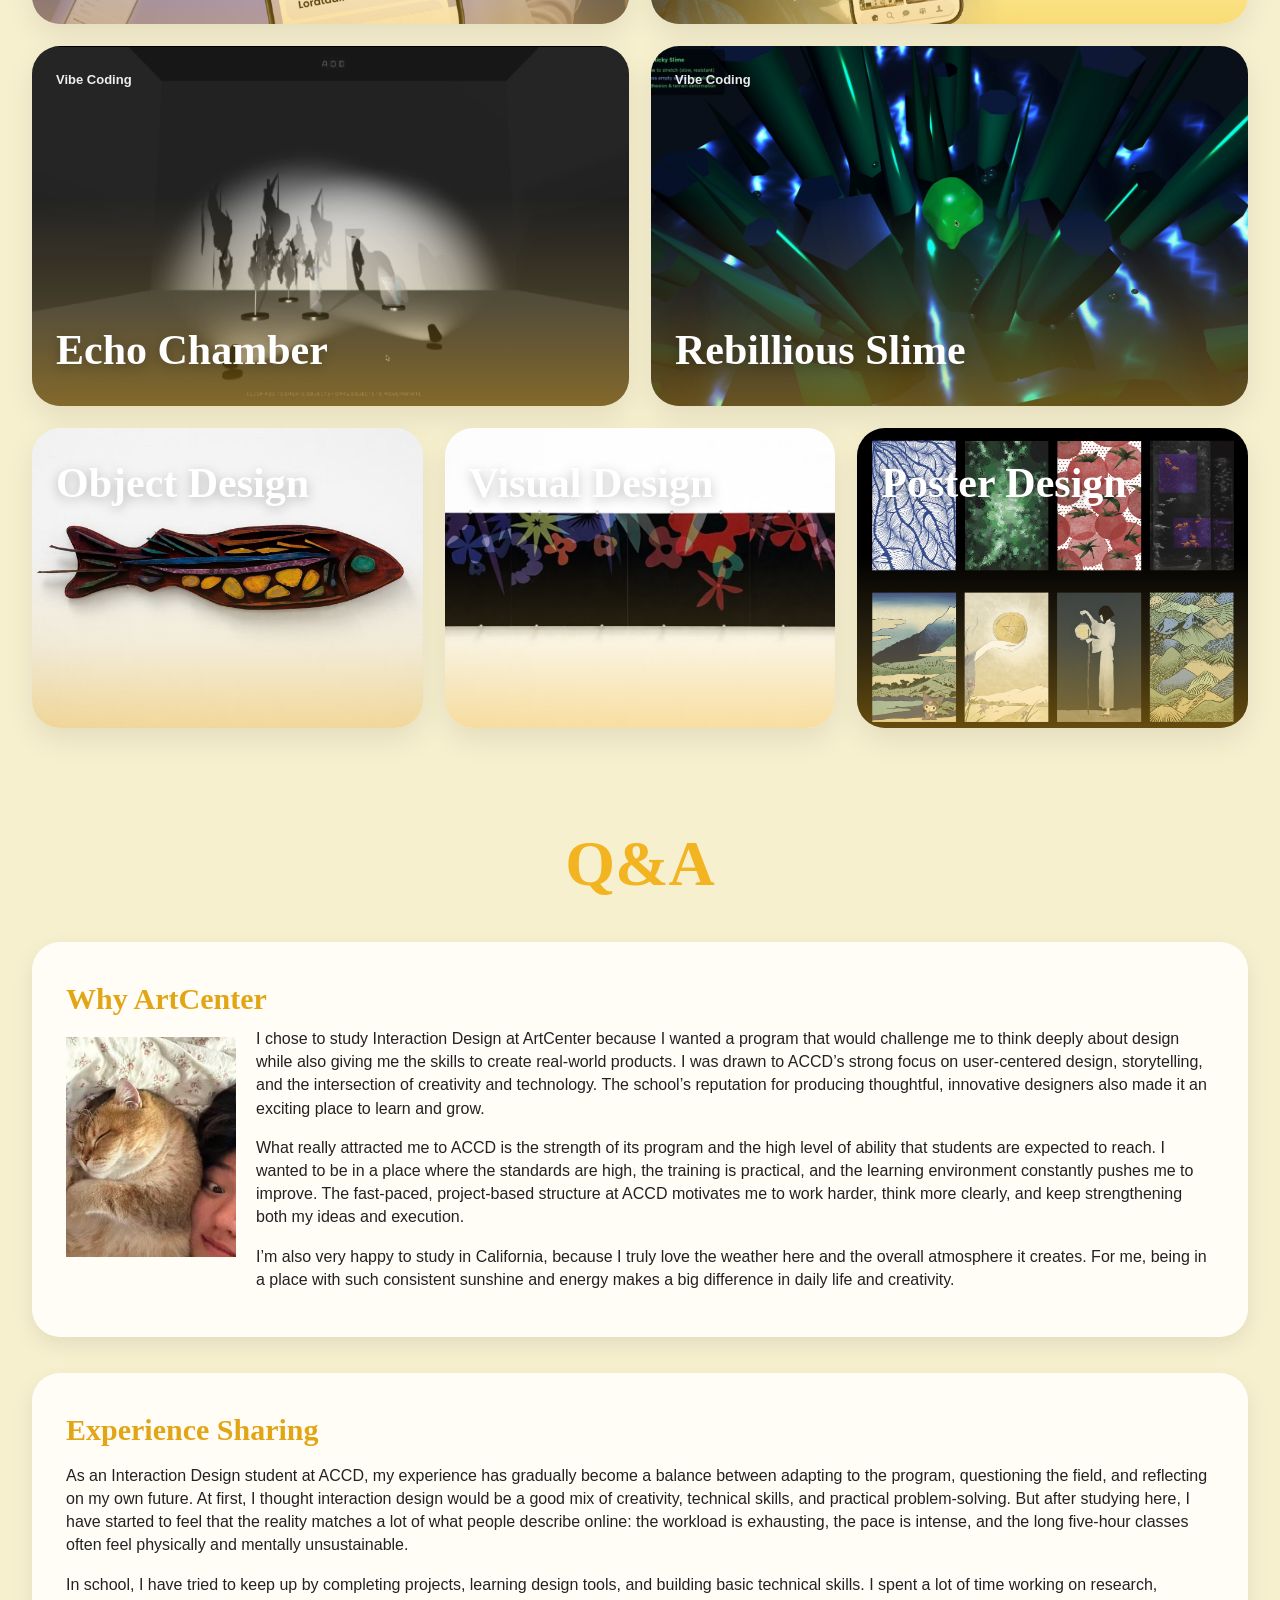
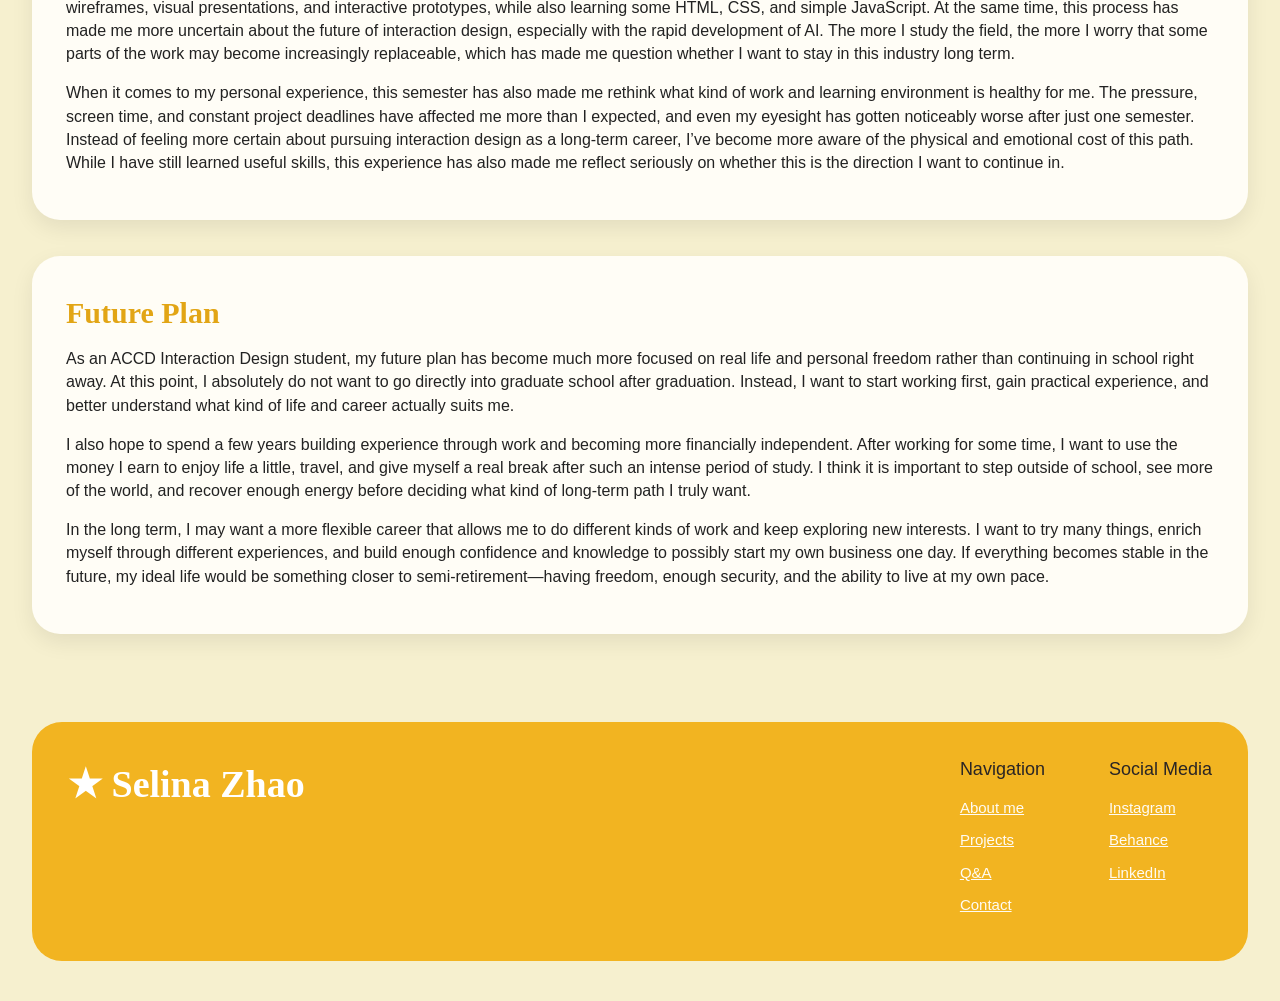
==== commit 9a0f984b: "fix image file name case" ====
--- a/selina.html
+++ b/selina.html
@@ -184,13 +184,13 @@
           </article>
 
           <article class="project-card small-card">
-            <img src="Project15.jpg" alt="Poster design 2" />
+            <img src="project15.jpg" alt="Poster design 2" />
             <div class="project-overlay">
               <h3 class="project-name serif-title">Visual Design</h3>
           </article>
 
           <article class="project-card small-card">
-            <img src="Project21.jpg" alt="Poster design 3" />
+            <img src="project21.jpg" alt="Poster design 3" />
             <div class="project-overlay">
               <h3 class="project-name serif-title">Poster Design</h3>
           </article>
